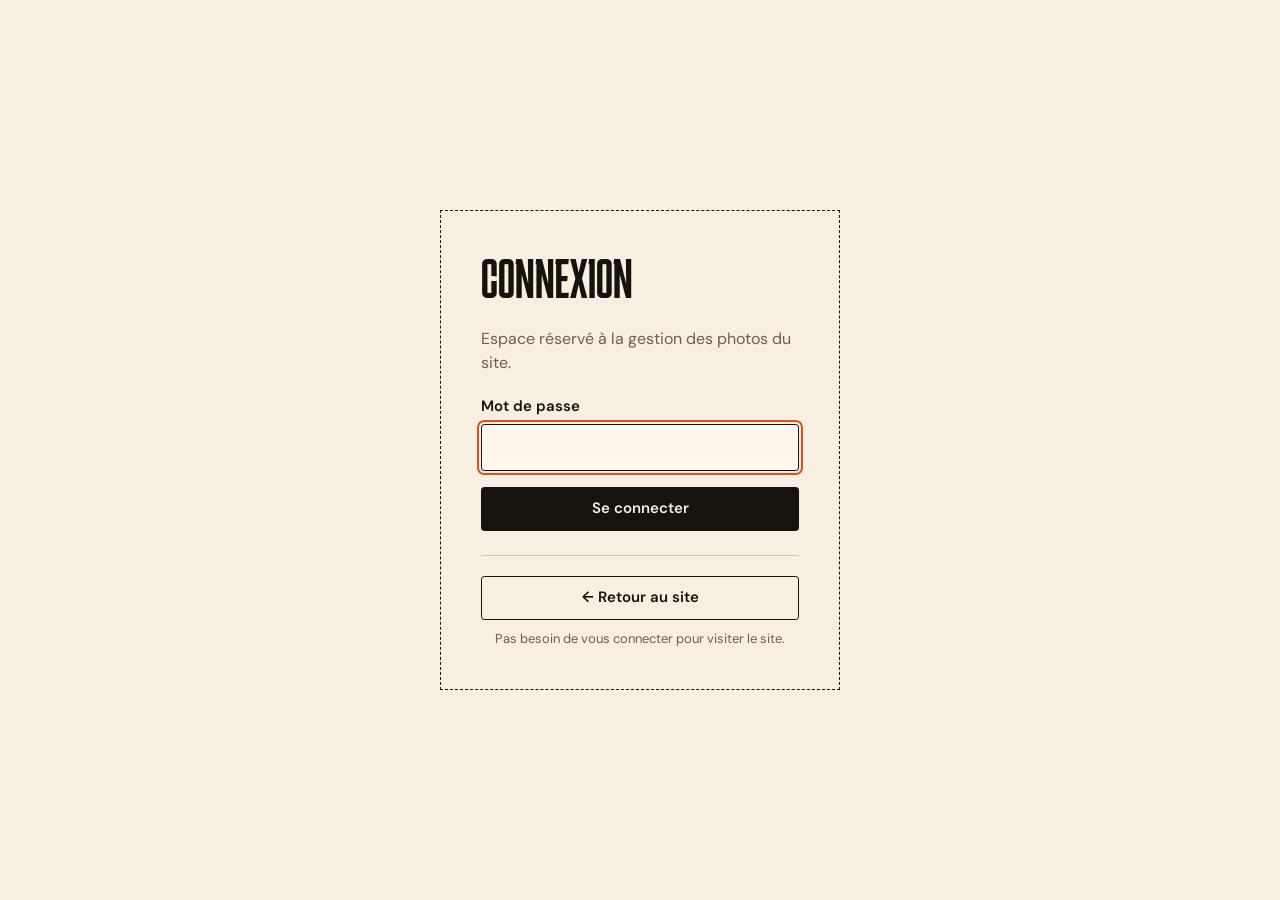
==== admin.html @ 25c7cc67 "Mise à jour du contenu, galerie Souvenir, espace admin (aperçu) et audit - Hero/footer : titres en c" ====
<!DOCTYPE html>
<html lang="fr">
<head>
<meta charset="utf-8"/>
<title>Gestion du site — La Re-Naissance</title>
<meta content="width=device-width, initial-scale=1" name="viewport"/>
<meta name="robots" content="noindex, nofollow"/>
<link href="assets/images/favicon-32.webp" rel="icon" type="image/webp"/>
<link href="https://fonts.googleapis.com" rel="preconnect"/>
<link crossorigin="anonymous" href="https://fonts.gstatic.com" rel="preconnect"/>
<link href="https://fonts.googleapis.com/css2?family=Karantina:wght@400;700&amp;family=DM+Sans:wght@400;500;600;700&amp;display=swap" rel="stylesheet"/>
<link href="assets/admin/admin.css" rel="stylesheet"/>
</head>
<body>
<header class="app-header">
  <h1 class="app-title">La Re-Naissance <span>· gestion du site</span></h1>
  <div class="app-header-actions">
    <a class="btn btn-small" href="index.html" target="_blank" rel="noopener">Voir le site</a>
    <button class="btn btn-small" type="button" id="logout">Déconnexion</button>
  </div>
</header>

<main class="wrap">
  <p class="notice"><strong>Mode aperçu.</strong> Les modifications sont gardées dans ce navigateur uniquement : elles ne sont pas encore publiées sur le site. La connexion à la base de données arrive à l'étape suivante.</p>

  <div class="tabs" role="tablist" aria-label="Sections du site">
    <button class="tab" role="tab" id="tab-creations" aria-controls="panel-creations" aria-selected="true" type="button">Nos créations <span id="count-creations"></span></button>
    <button class="tab" role="tab" id="tab-souvenir" aria-controls="panel-souvenir" aria-selected="false" tabindex="-1" type="button">Souvenir <span id="count-souvenir"></span></button>
  </div>

  <section id="panel-creations" role="tabpanel" aria-labelledby="tab-creations">
    <div class="panel-head">
      <div>
        <h2>Nos créations</h2>
        <p>Les plats présentés dans le carrousel du site. Cliquez sur une ligne pour changer le nom ou la photo.</p>
      </div>
    </div>
    <ul class="dish-list" id="dish-list"></ul>
  </section>

  <section id="panel-souvenir" role="tabpanel" aria-labelledby="tab-souvenir" hidden>
    <div class="panel-head">
      <div>
        <h2>Souvenir</h2>
        <p>La galerie de photos du site. La photo n°1 est celle du haut de la galerie. Ajoutez, recadrez ou supprimez des photos.</p>
      </div>
      <button class="btn btn-primary" type="button" id="add-photo-top">+ Ajouter une photo</button>
    </div>
    <p class="sort-hint"><strong>Changer l'ordre :</strong> maintenez une photo appuyée puis glissez-la à sa nouvelle place, ou utilisez les flèches ‹ › sur la photo, ou « Modifier » pour choisir une position.</p>
    <ul class="photo-grid" id="photo-grid"></ul>
  </section>

  <div class="panel-foot"><button class="btn-link btn" type="button" id="reset">Remettre les photos et noms d'origine</button></div>
</main>

<input type="file" id="file-input" accept="image/*" hidden/>

<!-- Edit a dish / a souvenir photo -->
<dialog id="edit-dialog" aria-labelledby="edit-title">
  <div class="dialog-body">
    <h2 id="edit-title"></h2>
    <label class="field" id="name-field" for="edit-name">Nom du plat
      <input id="edit-name" type="text" maxlength="60" autocomplete="off"/>
    </label>
    <p class="form-error" id="edit-error" role="alert" hidden></p>
    <label class="field" id="pos-field" for="edit-pos">Position dans la galerie
      <select id="edit-pos"></select>
    </label>
    <div class="photo-edit">
      <div class="photo-preview"><img id="edit-photo" alt=""/></div>
      <div class="photo-edit-buttons">
        <button class="btn btn-small" type="button" id="btn-crop">Recadrer / zoomer</button>
        <button class="btn btn-small" type="button" id="btn-replace">Changer la photo</button>
        <p class="hint">Formats : JPG, PNG ou WebP.</p>
      </div>
    </div>
    <div class="dialog-actions">
      <button class="btn btn-danger btn-small" type="button" id="btn-delete">Supprimer</button>
      <span class="spacer"></span>
      <button class="btn btn-small" type="button" id="btn-cancel">Annuler</button>
      <button class="btn btn-primary btn-small" type="button" id="btn-save">Enregistrer</button>
    </div>
  </div>
</dialog>

<!-- Crop / zoom -->
<dialog class="crop-dialog" id="crop-dialog" aria-labelledby="crop-title">
  <div class="dialog-body">
    <h2 id="crop-title">Recadrer la photo</h2>
    <div class="crop-ratios" id="crop-ratios" role="group" aria-label="Forme du cadre"></div>
    <div class="crop-stage-wrap" id="crop-wrap">
      <div class="crop-stage" id="crop-stage"><img class="crop-img" id="crop-img" alt="" draggable="false"/></div>
    </div>
    <div class="zoom-row">
      <label for="crop-zoom">Zoom</label>
      <input id="crop-zoom" type="range" min="0" max="100" value="0"/>
    </div>
    <p class="hint">Faites glisser la photo pour la placer, puis zoomez avec le curseur, la molette ou deux doigts.</p>
    <p class="form-error" id="crop-error" role="alert" hidden></p>
    <div class="dialog-actions">
      <button class="btn btn-small" type="button" id="crop-cancel">Annuler</button>
      <button class="btn btn-primary btn-small" type="button" id="crop-ok">Valider</button>
    </div>
  </div>
</dialog>

<!-- Confirm -->
<dialog id="confirm-dialog" aria-labelledby="confirm-text">
  <div class="dialog-body">
    <p class="confirm-text" id="confirm-text"></p>
    <div class="dialog-actions">
      <button class="btn btn-small" type="button" id="confirm-no">Annuler</button>
      <button class="btn btn-danger btn-small" type="button" id="confirm-yes">Confirmer</button>
    </div>
  </div>
</dialog>

<div class="toast" id="toast" role="status" aria-live="polite"></div>
<script src="assets/admin/admin.js"></script>
</body>
</html>
---- assets/admin/admin.css ----
/* Admin + connexion pages (shared). Mobile-first, relative units. Palette/fonts match the site. */
:root {
  --ink: #17120C;
  --paper: #F7EFE2;
  --paper-2: #EFE3D0;
  --accent: #E08A54;
  --ember: #E24E1B;
  --muted: #6B5F52;
  --line: rgba(23, 18, 12, 0.18);
  --danger: #B3261E;
  --gutter: clamp(1rem, 4vw, 2rem);
}
* { box-sizing: border-box; }
html { -webkit-text-size-adjust: 100%; }
body { margin: 0; background: var(--paper); color: var(--ink); font-family: "DM Sans", system-ui, sans-serif; line-height: 1.5; }
img { display: block; max-width: 100%; }
button, input { font: inherit; color: inherit; }
button { cursor: pointer; }
:focus-visible { outline: 0.15rem solid var(--ember); outline-offset: 0.15rem; }
[hidden] { display: none !important; }
h1, h2, h3 { font-family: Karantina, "DM Sans", sans-serif; font-weight: 400; text-transform: uppercase; line-height: 1; margin: 0; }

/* ---------- buttons ---------- */
.btn { display: inline-flex; align-items: center; justify-content: center; gap: 0.5rem; min-height: 2.75rem; padding: 0.55rem 1.1rem; border: 1px solid var(--ink); border-radius: 0.2rem; background: transparent; color: var(--ink); font-weight: 600; font-size: 0.9375rem; text-decoration: none; transition: background-color 0.15s ease, color 0.15s ease, border-color 0.15s ease; }
.btn:hover { background: var(--ink); color: var(--paper); }
.btn-primary { background: var(--ink); color: var(--paper); }
.btn-primary:hover { background: var(--ember); border-color: var(--ember); }
.btn-danger { border-color: var(--danger); color: var(--danger); }
.btn-danger:hover { background: var(--danger); border-color: var(--danger); color: #fff; }
.btn-small { min-height: 2.5rem; padding: 0.4rem 0.85rem; font-size: 0.875rem; }
.btn-link { border: 0; background: none; padding: 0.5rem 0; min-height: 0; text-decoration: underline; color: var(--muted); font-weight: 500; }
.btn-link:hover { background: none; color: var(--ember); }

/* ---------- login ---------- */
.login-body { min-height: 100vh; min-height: 100dvh; display: grid; place-items: center; padding: var(--gutter); }
.login-card { width: min(100%, 25rem); display: flex; flex-direction: column; gap: 1.25rem; padding: clamp(1.5rem, 6vw, 2.5rem); border: 1px dashed var(--ink); background: var(--paper); }
.login-card h1 { font-size: clamp(2.5rem, 12vw, 3.5rem); }
.login-card p { margin: 0; color: var(--muted); }
.back { color: var(--muted); font-size: 0.875rem; text-decoration: none; letter-spacing: 0.04em; text-transform: uppercase; }
.back:hover { color: var(--ember); }
.field { display: flex; flex-direction: column; gap: 0.4rem; font-weight: 600; font-size: 0.9375rem; }
.field input { min-height: 2.9rem; padding: 0.5rem 0.8rem; border: 1px solid var(--ink); border-radius: 0.2rem; background: #fff8ee; font-weight: 400; font-size: 1rem; }
.login-back { display: flex; flex-direction: column; gap: 0.6rem; margin-top: 0.25rem; padding-top: 1.25rem; border-top: 1px solid var(--line); text-align: center; }
.login-back .btn { width: 100%; }
.login-back small { color: var(--muted); font-size: 0.8125rem; }
.form-error, .login-card .form-error { color: var(--danger); font-size: 0.9375rem; font-weight: 500; margin: 0; }

/* ---------- admin shell ---------- */
.app-header { display: flex; flex-wrap: wrap; align-items: center; justify-content: space-between; gap: 0.75rem 1rem; padding: 1rem var(--gutter); border-bottom: 1px solid var(--line); background: var(--ink); color: var(--paper); }
.app-title { margin: 0; font-weight: 400; font-family: Karantina, sans-serif; font-size: clamp(1.75rem, 6vw, 2.25rem); text-transform: uppercase; line-height: 1; }
.app-title span { color: var(--accent); }
.app-header .btn { border-color: rgba(247, 239, 226, 0.5); color: var(--paper); }
.app-header .btn:hover { background: var(--paper); color: var(--ink); }
.app-header-actions { display: flex; gap: 0.5rem; flex-wrap: wrap; }
.wrap { width: min(100%, 72rem); margin: 0 auto; padding: 1.25rem var(--gutter) 4rem; }
.notice { margin: 0 0 1.5rem; padding: 0.85rem 1rem; border-left: 0.25rem solid var(--accent); background: var(--paper-2); font-size: 0.9375rem; }
.tabs { display: flex; gap: 0.25rem; margin-bottom: 1.5rem; border-bottom: 1px solid var(--line); overflow-x: auto; }
.tab { flex: 1 0 auto; min-height: 3rem; padding: 0.5rem 1.1rem; border: 0; border-bottom: 0.2rem solid transparent; background: none; font-weight: 700; font-size: 1rem; white-space: nowrap; color: var(--muted); }
.tab[aria-selected="true"] { color: var(--ink); border-bottom-color: var(--ember); }
.tab:hover { color: var(--ink); }
.panel-head { display: flex; flex-wrap: wrap; align-items: end; justify-content: space-between; gap: 0.75rem 1.5rem; margin-bottom: 1.25rem; }
.panel-head h2 { font-size: clamp(2rem, 8vw, 2.75rem); }
.panel-head p { margin: 0.35rem 0 0; color: var(--muted); font-size: 0.9375rem; max-width: 42rem; }

/* dishes: one row per dish */
.dish-list { list-style: none; margin: 0; padding: 0; display: grid; gap: 0.75rem; }
.dish-row { width: 100%; display: grid; grid-template-columns: 4.5rem 1fr auto; align-items: center; gap: 0.5rem 1rem; padding: 0.6rem; border: 1px solid var(--line); border-radius: 0.25rem; background: #fff8ee; text-align: left; transition: border-color 0.15s ease, background-color 0.15s ease; }
.dish-row:hover { border-color: var(--ink); background: #fffdf8; }
.dish-thumb { position: relative; aspect-ratio: 3 / 4; overflow: hidden; border-radius: 0.15rem; background: var(--paper-2); }
.dish-thumb img { width: 100%; height: 100%; object-fit: cover; }
.dish-info { display: flex; flex-direction: column; gap: 0.15rem; min-width: 0; }
.dish-num { font-size: 0.8125rem; color: var(--muted); letter-spacing: 0.06em; }
.dish-name { font-size: 1.125rem; font-weight: 700; overflow-wrap: anywhere; }
.dish-edit { font-weight: 600; font-size: 0.9375rem; color: #B23509; white-space: nowrap; }
.badge { display: inline-block; margin-left: 0.4rem; padding: 0.05rem 0.45rem; border-radius: 1rem; background: var(--accent); color: var(--ink); font-size: 0.6875rem; font-weight: 700; letter-spacing: 0.04em; text-transform: uppercase; vertical-align: middle; }

/* souvenirs: photo grid */
.photo-grid { list-style: none; margin: 0; padding: 0; display: grid; grid-template-columns: repeat(auto-fill, minmax(min(100%, 9.5rem), 1fr)); gap: 1rem; }
.photo-card { display: flex; flex-direction: column; gap: 0.5rem; }
.photo-thumb { position: relative; aspect-ratio: 3 / 4; overflow: hidden; border: 1px solid var(--line); border-radius: 0.2rem; background: var(--paper-2); }
.photo-thumb img { width: 100%; height: 100%; object-fit: cover; }
.photo-num { position: absolute; top: 0.4rem; left: 0.4rem; min-width: 2rem; height: 2rem; padding: 0 0.5rem; display: grid; place-items: center; border-radius: 1rem; background: var(--ink); color: var(--paper); font-size: 1rem; font-weight: 700; line-height: 1; box-shadow: 0 0 0 0.15rem rgba(247, 239, 226, 0.85); }
.photo-first { position: absolute; top: 0.4rem; right: 0.4rem; padding: 0.25rem 0.5rem; border-radius: 1rem; background: var(--accent); color: var(--ink); font-size: 0.6875rem; font-weight: 700; letter-spacing: 0.03em; text-transform: uppercase; }
.photo-thumb { touch-action: manipulation; -webkit-touch-callout: none; -webkit-user-select: none; user-select: none; cursor: grab; }
.photo-thumb img { pointer-events: none; -webkit-user-drag: none; }
.photo-move { position: absolute; bottom: 0.4rem; width: 2.5rem; height: 2.5rem; display: grid; place-items: center; padding: 0; border: 0; border-radius: 50%; background: rgba(23, 18, 12, 0.78); color: var(--paper); font-size: 1.5rem; line-height: 1; }
.photo-move:hover:not(:disabled) { background: var(--ember); }
.photo-move:disabled { opacity: 0.25; cursor: default; }
.photo-move.prev { left: 0.4rem; }
.photo-move.next { right: 0.4rem; }
.photo-card.is-dragging { opacity: 0.35; }
.photo-card.is-dragging .photo-thumb { outline: 0.2rem dashed var(--ember); outline-offset: 0.1rem; }
body.is-sorting { -webkit-user-select: none; user-select: none; cursor: grabbing; }
body.is-sorting * { cursor: grabbing !important; }
.drag-ghost { position: fixed; left: 0; top: 0; z-index: 200; margin: 0; pointer-events: none; border-radius: 0.2rem; box-shadow: 0 1rem 2.5rem rgba(0, 0, 0, 0.4); opacity: 0.95; will-change: transform; }
.drag-ghost .photo-move, .drag-ghost .photo-first { display: none; }
.sort-hint { margin: 0 0 1rem; color: var(--muted); font-size: 0.875rem; }
.sort-hint strong { color: var(--ink); }
.photo-actions { display: grid; grid-template-columns: 1fr 1fr; gap: 0.4rem; }
.photo-actions .btn { padding-inline: 0.4rem; }
.add-tile { display: flex; flex-direction: column; align-items: center; justify-content: center; gap: 0.5rem; width: 100%; aspect-ratio: 3 / 4; border: 2px dashed var(--muted); border-radius: 0.2rem; background: transparent; color: var(--muted); font-weight: 700; text-align: center; padding: 0.5rem; transition: border-color 0.15s ease, color 0.15s ease, background-color 0.15s ease; }
.add-tile:hover { border-color: var(--ember); color: var(--ember); background: rgba(224, 138, 84, 0.1); }
.add-tile span[aria-hidden] { font-size: 2.25rem; line-height: 1; }
.panel-foot { margin-top: 2.5rem; padding-top: 1rem; border-top: 1px solid var(--line); display: flex; justify-content: flex-end; }

/* ---------- dialogs ---------- */
dialog { border: 0; padding: 0; background: var(--paper); color: var(--ink); width: min(94vw, 34rem); max-height: 94vh; max-height: 94dvh; border-radius: 0.25rem; box-shadow: 0 1.5rem 4rem rgba(0, 0, 0, 0.35); }
dialog::backdrop { background: rgba(23, 18, 12, 0.7); }
.dialog-body { display: flex; flex-direction: column; gap: 1.1rem; padding: clamp(1.1rem, 4vw, 1.75rem); }
.dialog-body h2 { font-size: clamp(1.875rem, 7vw, 2.5rem); }
.dialog-actions { display: flex; flex-wrap: wrap; align-items: center; justify-content: flex-end; gap: 0.5rem; }
.dialog-actions .spacer { flex: 1 1 auto; }
.photo-edit { display: grid; grid-template-columns: minmax(6rem, 40%) 1fr; gap: 1rem; align-items: start; }
.photo-preview { aspect-ratio: 3 / 4; overflow: hidden; border: 1px solid var(--line); border-radius: 0.2rem; background: var(--paper-2); }
.photo-preview img { width: 100%; height: 100%; object-fit: contain; }
.photo-edit-buttons { display: flex; flex-direction: column; gap: 0.5rem; }
.field select { min-height: 2.9rem; padding: 0.5rem 0.8rem; border: 1px solid var(--ink); border-radius: 0.2rem; background: #fff8ee; font-weight: 400; font-size: 1rem; }
.hint { margin: 0; color: var(--muted); font-size: 0.8125rem; }
.confirm-text { margin: 0; font-size: 1rem; }

/* cropper */
.crop-dialog { width: min(96vw, 36rem); }
.crop-ratios { display: flex; flex-wrap: wrap; gap: 0.4rem; }
.crop-ratios button { min-height: 2.5rem; padding: 0.3rem 0.8rem; border: 1px solid var(--ink); border-radius: 2rem; background: transparent; font-size: 0.875rem; font-weight: 600; }
.crop-ratios button[aria-pressed="true"] { background: var(--ink); color: var(--paper); }
.crop-stage-wrap { display: flex; justify-content: center; }
.crop-stage { position: relative; overflow: hidden; background: #2a2118; touch-action: none; cursor: grab; user-select: none; -webkit-user-select: none; border-radius: 0.15rem; }
.crop-stage.is-dragging { cursor: grabbing; }
.crop-img { position: absolute; top: 0; left: 0; max-width: none; transform-origin: 0 0; pointer-events: none; -webkit-user-drag: none; }
.crop-stage::after { content: ""; position: absolute; inset: 0; pointer-events: none; box-shadow: inset 0 0 0 1px rgba(255, 255, 255, 0.6); background-image: linear-gradient(to right, transparent calc(33.33% - 0.5px), rgba(255, 255, 255, 0.35) calc(33.33% - 0.5px), rgba(255, 255, 255, 0.35) calc(33.33% + 0.5px), transparent calc(33.33% + 0.5px), transparent calc(66.66% - 0.5px), rgba(255, 255, 255, 0.35) calc(66.66% - 0.5px), rgba(255, 255, 255, 0.35) calc(66.66% + 0.5px), transparent calc(66.66% + 0.5px)), linear-gradient(to bottom, transparent calc(33.33% - 0.5px), rgba(255, 255, 255, 0.35) calc(33.33% - 0.5px), rgba(255, 255, 255, 0.35) calc(33.33% + 0.5px), transparent calc(33.33% + 0.5px), transparent calc(66.66% - 0.5px), rgba(255, 255, 255, 0.35) calc(66.66% - 0.5px), rgba(255, 255, 255, 0.35) calc(66.66% + 0.5px), transparent calc(66.66% + 0.5px)); }
.zoom-row { display: flex; align-items: center; gap: 0.75rem; }
.zoom-row label { font-weight: 600; font-size: 0.9375rem; }
.zoom-row input[type="range"] { flex: 1; min-height: 2.75rem; accent-color: var(--ember); }

/* toast */
.toast { position: fixed; left: 50%; bottom: 1.25rem; transform: translate(-50%, 200%); max-width: min(92vw, 30rem); padding: 0.75rem 1.1rem; border-radius: 0.3rem; background: var(--ink); color: var(--paper); font-size: 0.9375rem; box-shadow: 0 0.5rem 1.5rem rgba(0, 0, 0, 0.3); transition: transform 0.25s ease, opacity 0.25s ease, visibility 0.25s; z-index: 100; opacity: 0; visibility: hidden; pointer-events: none; }
.toast.is-visible { transform: translate(-50%, 0); opacity: 1; visibility: visible; }
.toast.is-error { background: var(--danger); }

@media (min-width: 40rem) {
  .dish-row { grid-template-columns: 5.5rem 1fr auto; padding: 0.75rem; }
  .photo-grid { gap: 1.25rem; }
}
@media (max-width: 26rem) {
  .photo-edit { grid-template-columns: 1fr; }
  .photo-preview { max-width: 12rem; }
}
@media (prefers-reduced-motion: reduce) {
  * { transition: none !important; }
}
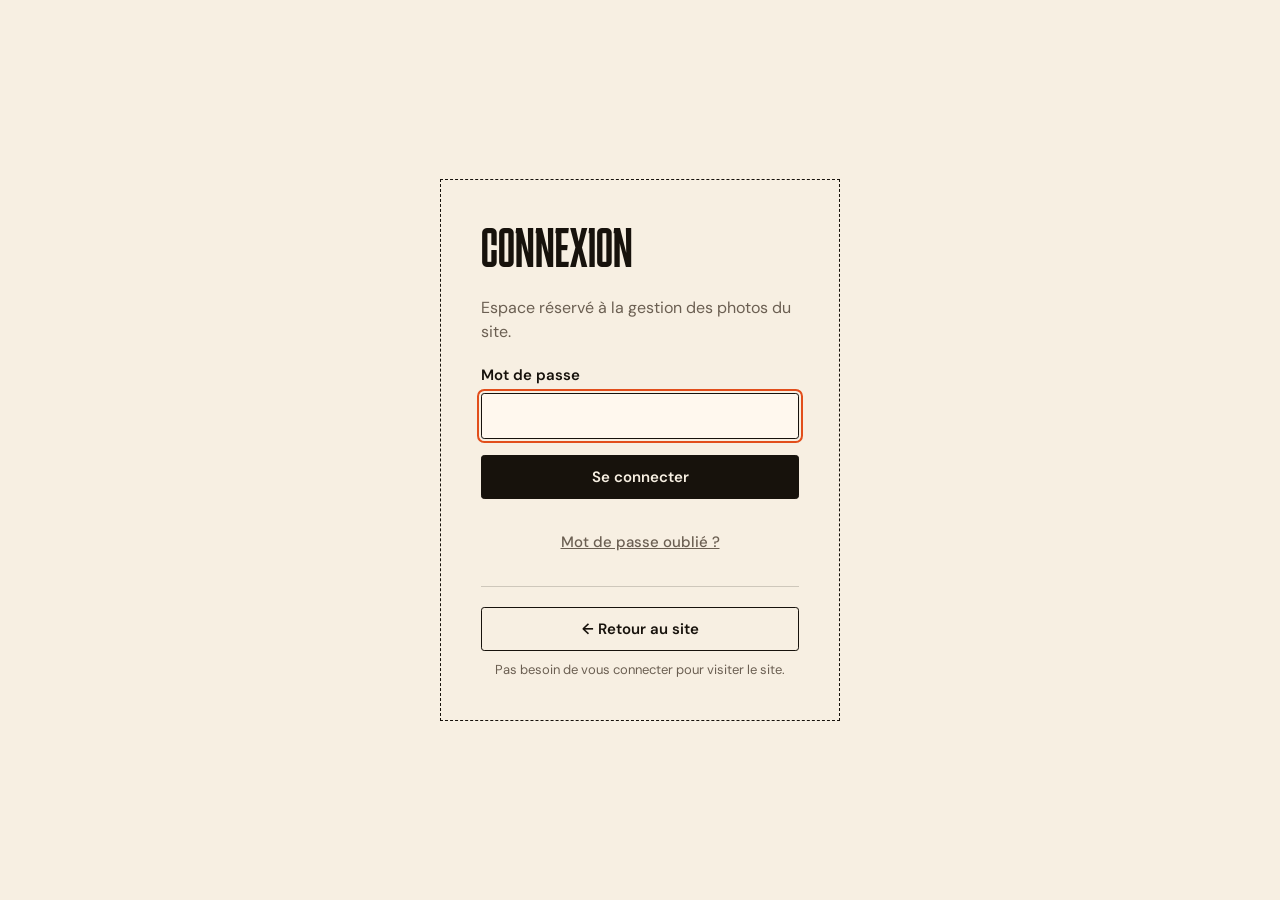
==== commit f094b3bf: "Admin : mot de passe oublié + page Paramètres (changement de mot de passe) - connexion.html : bouton" ====
--- a/admin.html
+++ b/admin.html
@@ -16,12 +16,13 @@
   <h1 class="app-title">La Re-Naissance <span>· gestion du site</span></h1>
   <div class="app-header-actions">
     <a class="btn btn-small" href="index.html" target="_blank" rel="noopener">Voir le site</a>
+    <a class="btn btn-small" href="parametres.html">Paramètres</a>
     <button class="btn btn-small" type="button" id="logout">Déconnexion</button>
   </div>
 </header>
 
 <main class="wrap">
-  <p class="notice"><strong>Mode aperçu.</strong> Les modifications sont gardées dans ce navigateur uniquement : elles ne sont pas encore publiées sur le site. La connexion à la base de données arrive à l'étape suivante.</p>
+  <p class="notice"><strong>Connecté à Supabase.</strong> Chaque modification est enregistrée directement dans la base et le stockage du site — pas de bouton "publier" séparé.</p>
 
   <div class="tabs" role="tablist" aria-label="Sections du site">
     <button class="tab" role="tab" id="tab-creations" aria-controls="panel-creations" aria-selected="true" type="button">Nos créations <span id="count-creations"></span></button>
@@ -50,7 +51,7 @@
     <ul class="photo-grid" id="photo-grid"></ul>
   </section>
 
-  <div class="panel-foot"><button class="btn-link btn" type="button" id="reset">Remettre les photos et noms d'origine</button></div>
+  <div class="panel-foot"><button class="btn-link btn" type="button" id="reset">Recharger depuis Supabase</button></div>
 </main>
 
 <input type="file" id="file-input" accept="image/*" hidden/>
@@ -116,6 +117,8 @@
 </dialog>
 
 <div class="toast" id="toast" role="status" aria-live="polite"></div>
+<script src="assets/js/supabase.min.js"></script>
+<script src="assets/admin/supabase-config.js"></script>
 <script src="assets/admin/admin.js"></script>
 </body>
 </html>
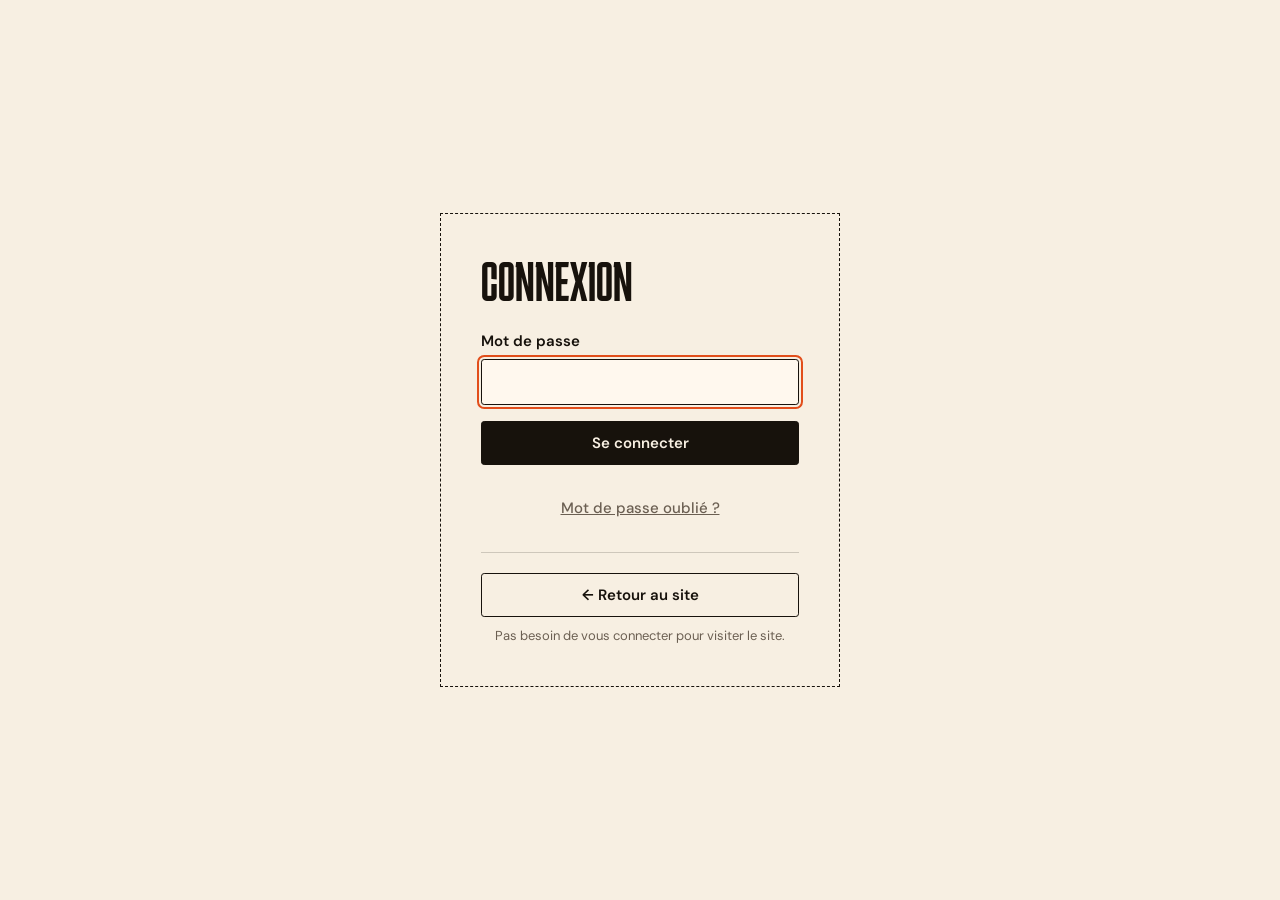
==== commit 76c56a32: "Admin : interface simplifiée pour le client + mot de passe oublié plus strict - admin.html : retrait" ====
--- a/admin.html
+++ b/admin.html
@@ -22,8 +22,6 @@
 </header>
 
 <main class="wrap">
-  <p class="notice"><strong>Connecté à Supabase.</strong> Chaque modification est enregistrée directement dans la base et le stockage du site — pas de bouton "publier" séparé.</p>
-
   <div class="tabs" role="tablist" aria-label="Sections du site">
     <button class="tab" role="tab" id="tab-creations" aria-controls="panel-creations" aria-selected="true" type="button">Nos créations <span id="count-creations"></span></button>
     <button class="tab" role="tab" id="tab-souvenir" aria-controls="panel-souvenir" aria-selected="false" tabindex="-1" type="button">Souvenir <span id="count-souvenir"></span></button>
@@ -50,8 +48,6 @@
     <p class="sort-hint"><strong>Changer l'ordre :</strong> maintenez une photo appuyée puis glissez-la à sa nouvelle place, ou utilisez les flèches ‹ › sur la photo, ou « Modifier » pour choisir une position.</p>
     <ul class="photo-grid" id="photo-grid"></ul>
   </section>
-
-  <div class="panel-foot"><button class="btn-link btn" type="button" id="reset">Recharger depuis Supabase</button></div>
 </main>
 
 <input type="file" id="file-input" accept="image/*" hidden/>
